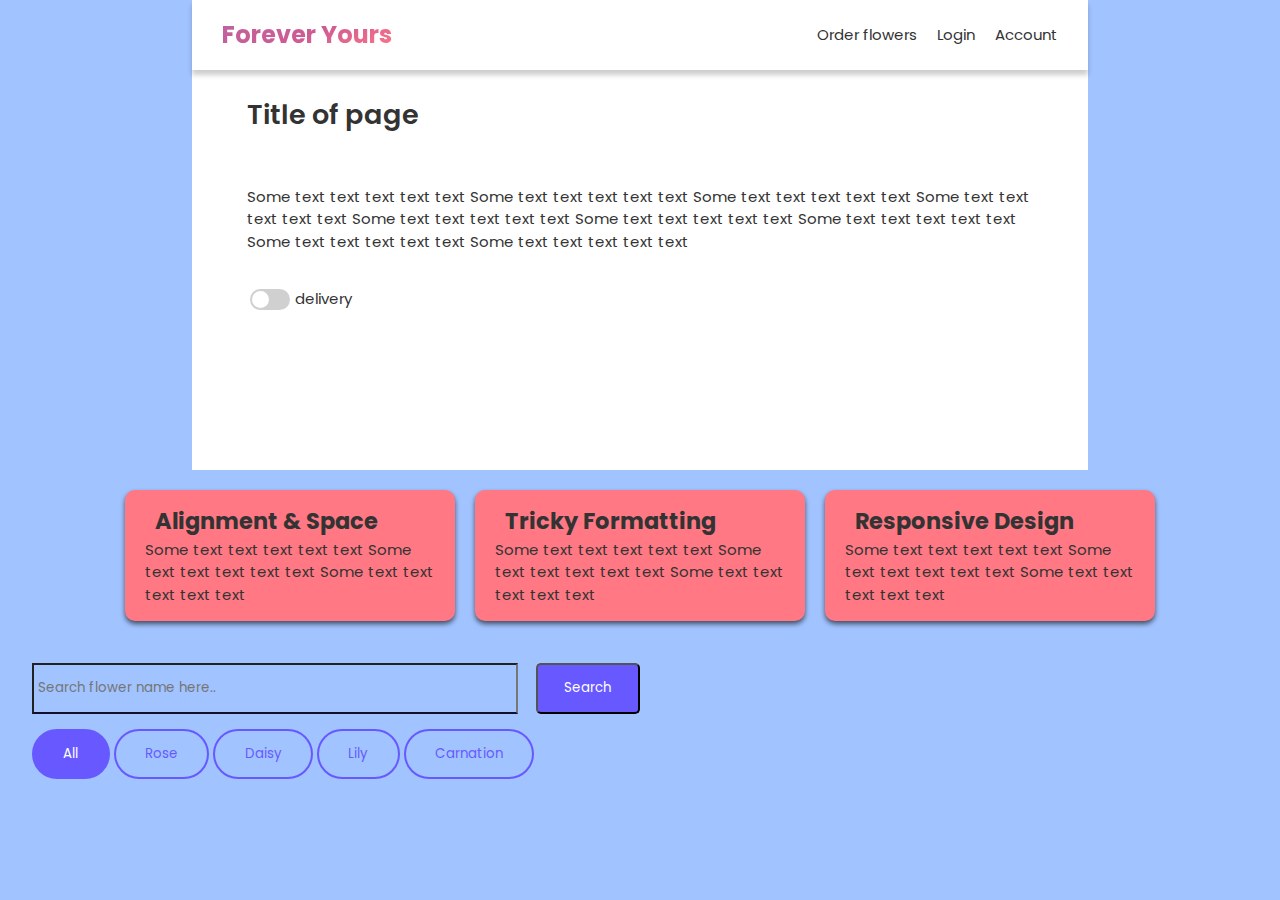
==== web/index.html @ f9e2dcd1 "Frontend WebApp" ====
<!DOCTYPE html>

<html>
<head>
    <meta charset="utf-8">
    <meta http-equiv="X-UA-Compatible" content="IE=edge">
    <meta name="viewport" content="width=device-width, initial-scale=1.0">
    <meta name="scaffolded-by" content="https://github.com/dart-lang/sdk">
    <!-- Iconscout CSS-->
    <link rel="stylesheet" href="https://unicons.iconscout.com/release/v4.0.0/css/line.css">
    <!-- Font Awesome CSS-->
    <link rel="stylesheet" href="https://use.fontawesome.com/releases/v5.15.4/css/all.css" 
    integrity="sha384-DyZ88mC6Up2uqS4h/KRgHuoeGwBcD4Ng9SiP4dIRy0EXTlnuz47vAwmeGwVChigm" crossorigin="anonymous"/>

    
    
    <!-- CSS -->
    <link rel="stylesheet" href="css/styles.css">

    <!-- Dart file -->
    <script defer src="src/main.dart.js"></script>
    <title>dart_application_1</title>
</head>

<body>
  <nav class="navbar">
    <div class="container">
      <div class="flexlogo">
        <img src="assets/flower_drawing.svg" alt="">
      <div class="logo">Forever Yours</div>
    </div>
      <ul class="nav">
        <li>
          <a href="#">Order flowers</a>
        </li>
        <li>
          <a href="login.html">Login</a>
        </li>
        <li>
          <a href="account.html">Account</a>
        </li>
      </ul>
    </div>
  </nav>
  <header class="header">
    <div class="container">
      <div>
        <h1 id="title">
          Title of page
        </h1>
          <p>
            Some text text text text text
            Some text text text text text
            Some text text text text text
            Some text text text text text
            Some text text text text text
            Some text text text text text
            Some text text text text text
            Some text text text text text
            Some text text text text text
          </p>
          <div class="toggle-container">
            <input type="checkbox" id="delivery" class="toggle">
            <label for="delivery" class="label">
              <div class="ball"></div>
            </label>
            <span>delivery</span>
          </div>

          <!----<div class="range-container">
            <input type="range" id="range" min="0" max="100">
            <label for="range">50</label>
          </div>
          ---->
      </div>
    </div>



  </header>

  <section class="boxes">
    <div class="container">
      <div class="box">
        <h2> <i class="fas fa-arrows-alt-v"></i>
        Alignment & Space</h2>
      <p>
        Some text text text text text
        Some text text text text text
        Some text text text text text
      </p>
      </div>
      <div class="box">
        <h2> <i class="fas fa-arrows-alt-v"></i>
        Tricky Formatting </h2>
      <p>
        Some text text text text text
        Some text text text text text
        Some text text text text text
      </p>
      </div>
      <div class="box">
        <h2> <i class="fas fa-arrows-alt-v"></i>
          Responsive Design</h2>
      <p>
        Some text text text text text
        Some text text text text text
        Some text text text text text
      </p>
      </div>
    </div>
  </section>

  <section>
    <div class="wrapper">
      <div id="search-container" >
        <input type ="text" 
        id="search-input"
        placeholder="Search flower name here.."
        />
        <button id="search">Search</button>
      </div>
      <div id="buttons">
        <button id="all" class="button-value active-button">All</button>
        <button id="rose" class="button-value">Rose</button>
        <button id="daisy" class="button-value">Daisy</button>
        <button id="lily" class="button-value">Lily</button>
        <button id="carnation" class="button-value">Carnation</button>
      </div>
      <div class="products">
      </div>
    </div>
  </section>

 
</body>
</html>
---- web/css/styles.css ----
/* === Google Fonts :: Roboto === */
@import url(https://fonts.googleapis.com/css?family=Roboto);
/* === Google Fonts :: Poppins === */
@import url('https://fonts.googleapis.com/css2?family=Poppins:wght@300;400;500;600;700&display=swap');
    



html, body {
  width: 100%;
  height: 100%;
  margin: 0;
  padding: 0;
  font-size: 15px;
  line-height: 1.5;
  color: #333;
  background: #a1c3ff;

}
*{
  box-sizing: border-box;
  margin: 0;
  padding: 0;
  font-family: 'Poppins', sans-serif;
}

.container {
  max-width: 1110px;
  margin: 0 auto;
  padding: 0 30px;
}


.navbar {
  background: #fff;
  height: 70px;
  box-shadow: 0px 5px 5px 0px rgba(0, 0, 0, 0.2);
  min-width: 400px;
  position: relative;
  margin-left: 15%;
  margin-right: 15%;
  z-index: 10;
}

.navbar .logo {
  font-size: x-large;
  font-weight: bold;
  /* Create the gradient. */
  background-image: linear-gradient(-25deg,#ff7884,#cf5a93,#bc64a1);
  /* Set the background size and repeat properties. */
  background-size: 100%;
  background-repeat: repeat;
  /* Use the text as a mask for the background. */
  /* This will show the gradient as a text color rather than element bg. */
  -webkit-background-clip: text;
  -webkit-text-fill-color: transparent; 
  -moz-background-clip: text;
  -moz-text-fill-color: transparent;
}

.navbar .flexlogo {
  display: flex;
  justify-content: space-between;
  align-items: center;
}

.toggle-container {
  display: flex;
  align-items: center;
  margin: 10px;
  width: 200px
}

.toggle {
  visibility: hidden;
}

.toggle:checked + .label{
  background-color: #8e44ad;
}

.label { 
  position: relative;
  background-color: #d0d0d0;
  border-radius: 50px;
  cursor: pointer;
  margin: 0 5px 0;
  width: 40px;
  height: 21px;
}

.ball {
  background: #fff;
  height: 17px;
  width: 17px;
  border-radius: 50%;
  position:absolute;
  top: 2px;
  left: 2px;
  align-items: center;
  justify-content: center;
  animation: slideOff 0.3s linear forwards;
}

.toggle:checked + .label .ball{
  animation: slideOn 0.3s linear forwards;
}

@keyframes slideOn {
  0% {
    transform: translateX(0) scale(1)
  }
  50% {
    transform: translateX(11px) scale(1.2)
  }
  100% {
    transform: translateX(20px) scale(1)
  }
}

@keyframes slideOff {
  0% {
    transform: translateX(20px) scale(1)
    
  }
  50% {
    transform: translateX(11px) scale(1.2)
  }
  100% {
    transform: translateX(0) scale(1)
  }
}

.range-container { 
  position: relative;
}

input[type='range'] {
  background: #d0d0d0;
  border-radius: 5px;
  width: 80px;
  height: 10px;
  margin: 25px 0;
  appearance: none;
}

input[type='range'] + label {
  background-color: #fff;
  position:absolute;
  top: -7px;
  left: 22px;
  width: 35px;
  padding: 2px 0;
  text-align: center;
  border-radius: 50%;
  box-shadow: 0 0 5px rgba(0,0,0,0.3);
}

/* Chrome Browser */

input[type='range']::-webkit-slider-runnable-track {
  appearance: none;
  background: #8e44ad;
  border-radius: 5px;
  width: 100%;
  height: 10px;
  cursor: pointer;
}

input[type='range']::-webkit-slider-thumb {
  appearance: none;
  height: 17px;
  width: 17px;
  background: #fff;
  border-radius: 50%;
  border: 1px solid #8e44ad;
  margin-top: -4px;
}

/* Firefox */

input[type='range']::-moz-range-track {
  background: #8e44ad;
  border-radius: 5px;
  width: 100%;
  height: 10px;
  cursor: pointer;
}

input[type='range']::-moz-range-thumb {
  appearance: none;
  height: 17px;
  width: 17px;
  background: #fff;
  border-radius: 50%;
  border: 1px solid #8e44ad;
  margin-top: -4px;
}
/* Edge */

input[type='range']::-ms-track {
  background: #8e44ad;
  border-radius: 5px;
  width: 100%;
  height: 10px;
  cursor: pointer;
}

input[type='range']::-ms-thumb {
  appearance: none;
  height: 17px;
  width: 17px;
  background: #fff;
  border-radius: 50%;
  border: 1px solid #8e44ad;
  margin-top: -4px;
}




ul {
  list-style-type: none;
}

.navbar a {
  color: #333;
  text-decoration: none;
  font-size: 15px;

}
.navbar a:hover {
  color: #ff7884;
}

.navbar .container {
  display: flex;
  justify-content: space-between;
  align-items: center;
  height: 100%;
}

.navbar img {
  max-height: 70px;
  padding: 0px;
}

.navbar ul {
  display: flex;
}

.navbar ul li {
  margin-left: 20px;
}

.header {
  background-color: #fff;
  min-height: 400px;
  min-width: 400px;
  margin-left: 15%;
  margin-right: 15%;
}

.header h1 {
  font-size: 27px;
  font-weight: 600;
  padding: 25px;
}

.header p {
  padding: 25px;
}

.header img {
  max-width: 400px;
}

.header .container {
  display: flex;
  align-items: center;
  justify-content: space-between;
}

.boxes .container { 
  display: flex;
  justify-content: space-between;
}

.box { 
  flex: 1;
  background:  #ff7884;
  border-radius: 10px;
  margin: 20px 10px;
  box-shadow: 0 3px 5px rgba(0,0,0,0.6);
  padding: 15px 20px;
}

.box i {
  margin-right: 10px;
}

@media(max-width: 768px) {
  .header .container {
    flex-direction: column;
    padding-top: 20px;
    text-align: center;
  }
  
  .boxes .container {
    display: block;
    text-align: center;
  }
}

header.login {
  min-height: 550px;
  height: 60vh;
  height: 60vh;
  display: flex;
  align-items: center;
  justify-content: center;
  min-width: 400px;
  margin-left: 15%;
  margin-right: 15%;
}

.container-login {
  position: relative;
  max-width: 430px; 
  width: 100%;
  background: #fff;
  box-shadow: 0 5px 10px rgba(0, 0, 0, 0.1);
  border-radius: 15px;
  overflow: hidden;
}

.container-login .forms{ 
  display:flex;
  align-items: center;
  height: 440px;
  width: 200%;
  transition: height 0.2s ease;
}

.container-login.active .forms{ 
  height: 558px;
}

.container-login.active .login{ 
  margin-left: -50%;
  opacity: 0;
  transition: margin-left 0.18s ease, opacity 0.15s ease;
}

.container-login .signup{ 
  opacity: 0;
  transition: opacity 0.09s ease;
}

.container-login.active .signup{ 
  opacity: 1;
  transition: opacity 0.2s ease; 
}


.container-login .form-login { 
  width: 50%;
  padding: 30px;
  background-color: #fff;
  transition: margin-left 0.18s ease;
}

.container-login .form-login .title {
  position: relative;
  font-size: 27px;
  font-weight: 600;
}

.form-login .title::before {
  content: '';
  position: absolute;
  left: 0; 
  bottom: 0;
  height: 3px;
  width: 30px;
  background-color: #ff7884;
  border-radius: 25px;
}

.form-login .input-field { 
  position: relative;
  height: 50px;
  width: 100%;
  margin-top: 30px;
}

.input-field input {
  height: 100%;
  width: 100%;
  padding: 0 35px;
  border: none;
  outline: none;
  border-bottom: 2px solid #ccc;
  border-top: 2px solid transparent;
  transition: all 0.2 ease 
}

.input-field input:is(:focus, :valid) {
  border-bottom-color: #ff7884
}

.input-field i {
  position:absolute;
  top: 50%;
  left: 0;
  transform: translateY(-50%);
  color: #999;
  font-size: 23px;
}

.input-field input:is(:focus, :valid) ~ i {
  color: #ff7884
}

.input-field i#lock {
  left: 0%;
}

.input-field i#show-hide {
  left: 100%;
}

.form-login .checkbox-text {
  display: flex;
  align-items: center;
  justify-content: space-between;
  margin-top: 20px;
}

.checkbox-text .checkbox-content{
  display:flex;
  align-items: center;
}

.checkbox-content input {
  margin: 0 8px -2px 4px;
  accent-color: #ff7884
}

.form-login .text {
  color:#333;
  font-size: 14px;
}

.form-login a.text {
  color: #ff7884;
  text-decoration: none;
}

.form-login a:hover {
  text-decoration: underline;
}

.form-login .button {
  margin-top: 35px;
}

.form-login .button input {
  background-color: purple;
  color: #fff;
  border-radius: 6px;
  border: none;
  letter-spacing: 1px;
  font-size: 17px;
  font-weight: 500;
  cursor: pointer;
  transition: all 0.3 ease;
}

.button input:hover {
  background-color: #bc64a1;
}

.form-login .login-signup {
  margin-top: 30px;
  text-align: center;
}

section.chart {
  margin-left: 15%;
  margin-right: 30%;
  padding: 0;
  height: 600px;
  display: flex;
  justify-content: center;
  align-items: center;
  background: #333;
  border-radius: 10px;
}

.chart{
  width: 600px;
  height: 300px;
  display: block;
}

.numbers {
  color: #fff;
  margin: 0;
  padding: 0;
  width: 50px;
  height: 100%;
  display: inline-block;
}
.numbers li {
  list-style: none;
  height: 150px;
  position: relative;
  bottom: 145px;
}

.numbers span {
  font-size: 12px;
  font-weight: 600;
  position: absolute;
  bottom: 0;
  right: 10px;
}

.bars {
  color: #fff;
  font-size: 12px;
  font-weight: 600;
  background: #555;
  display: inline-block;
  width: 500px;
  height: 300px;
  box-shadow: 0 0 10px 0 #555;
  border-radius: 5px;
}

.bars li {
  display: table-cell;
  width: 100px;
  height: 300px;
  position: relative;
}

.bars span {
  width: 100%;
  position:absolute;
  bottom: -30px;
  text-align: center;

}

.bars .bar {
  display:block;
  background-color: #8e44ad;
  width: 50px;
  height: 0%;
  position: absolute;
  bottom: 0;
  margin-left: 25px;
  text-align: center;
  box-shadow: 0 0 10px 0 rgba(178, 15, 228, 0.5);
  transition: 0.5s;
  transition-property: background-color, box-shadow;

}

.bars .bar:hover {
  background-color: #bc64a1;
  box-shadow: 0 0 10px 0 rgba(246, 242, 255, 0.5);
  cursor: pointer;
}

.bars .bar:before {
  color: #fff;
  content: attr(data-percentage);
  position: relative;
  bottom: 20px;

}

.wrapper {
  width: 95%;
  margin: 0 auto;
}

#search-container {
  margin: 1em 0;

}

#search-container input {
  background-color: transparent;
  width: 40%;
  border-bottom: 2px solid #110f29;
  padding: 1em 0.3em;
}

#search-container input:focus {
  border-bottom-color: #6759ff;
}

#search-container button {
  padding: 1em 2em;
  margin-left: 1em;
  background-color: #6759ff;
  color: #fff;
  border-radius: 5px;
  margin-top: .5em;
}

.button-value { 
  border: 2px solid #6759ff;
  padding: 1em 2.2em;
  border-radius: 3em;
  background-color: transparent;
  color: #6759ff;
  cursor: pointer;
}

.active-button {
  background-color: #6759ff;
  color: #fff;
}

.products { 
  display: grid;
  grid-template-columns: auto auto auto;
  grid-column-gap: 1.5em;
  padding: 2em 0; 

}

.card {
  background-color: #fff;
  max-width: 18em;
  margin-top: 1em;
  padding: 1em;
  border-radius: 5px;
  box-shadow: 1em 2em 2.5em rgba(1,2,68,0.08);
}

.image-container {
  text-align: center;

}

.image-container img {
  max-width: 100%;
  object-fit: contain;
  height: 15em;
}

.card-container {
  padding-top: 1em;
  color: #110f29;
}

.card-container h5 {
  font-weight: 500;
}

.hide {
  display: none;
}

@media screen and (max-width: 720px) {
  img{
    max-width: 100%;
    margin-top: 1em;
  }
  .card {
    max-width: 10em;
    margin-top: 1em;
  }
  .products {
    grid-template-columns: auto auto;
    grid-column-gap: 1em;
  }
}
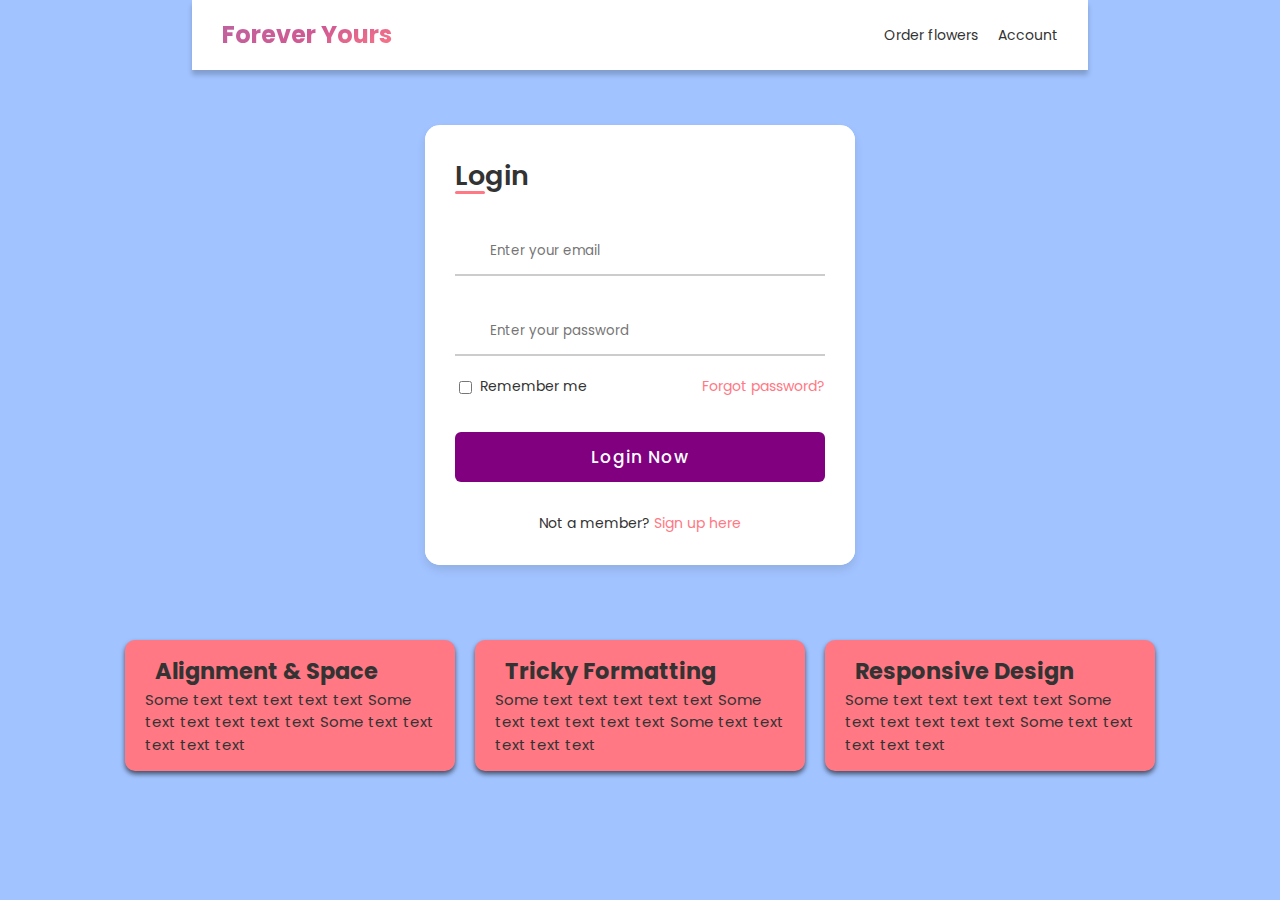
==== commit 069b6b15: "Login to Index WebApp" ====
--- a/web/index.html
+++ b/web/index.html
@@ -18,8 +18,8 @@
     <link rel="stylesheet" href="css/styles.css">
 
     <!-- Dart file -->
-    <script defer src="src/main.dart.js"></script>
-    <title>dart_application_1</title>
+    <script defer src="src/controller/login_controller.dart.js"></script>
+    <title>Login & Registration</title>
 </head>
 
 <body>
@@ -31,10 +31,7 @@
     </div>
       <ul class="nav">
         <li>
-          <a href="#">Order flowers</a>
-        </li>
-        <li>
-          <a href="login.html">Login</a>
+          <a href="order.html">Order flowers</a>
         </li>
         <li>
           <a href="account.html">Account</a>
@@ -42,43 +39,79 @@
       </ul>
     </div>
   </nav>
-  <header class="header">
-    <div class="container">
-      <div>
-        <h1 id="title">
-          Title of page
-        </h1>
-          <p>
-            Some text text text text text
-            Some text text text text text
-            Some text text text text text
-            Some text text text text text
-            Some text text text text text
-            Some text text text text text
-            Some text text text text text
-            Some text text text text text
-            Some text text text text text
-          </p>
-          <div class="toggle-container">
-            <input type="checkbox" id="delivery" class="toggle">
-            <label for="delivery" class="label">
-              <div class="ball"></div>
-            </label>
-            <span>delivery</span>
-          </div>
+  <header class="login">
+    <div class="container-login">
+      <div class="forms">
+        <!-- Login Form -->
+        <div class="form-login login">
+          <span class="title" id="title">Login</span>
+          <form action="#">
+            <div class="input-field">
+              <input type="text" class="email" placeholder="Enter your email" required>
+            <i class="uil uil-envelope"></i>
+            </div>
+            <div class="input-field">
+              <input type="password" class="password" placeholder="Enter your password" required>
+            <i class="uil uil-lock" id="lock"></i>
+            <i class="uil uil-eye-slash showHidePw" id="show-hide"></i>
+            </div>
+            <div class="checkbox-text">
+              <div class="checkbox-content">
+                <input type="checkbox" id="log-check">
+                <label for="log-check" class="text">Remember me</label>
+              </div>
+              <a href="#" class="text">Forgot password?</a>
+            </div>
+            <div class="input-field button">
+              <input type="button" id="login-button"
+              value="Login Now">
+            </div>
+            <div class="login-signup">
+              <span class="text">Not a member?
+                <a href="#" class="text signup-link">Sign up here</a>
+              </span>
+            </div>
+          
+          </form:>
+        </div>
 
-          <!----<div class="range-container">
-            <input type="range" id="range" min="0" max="100">
-            <label for="range">50</label>
-          </div>
-          ---->
+        <!-- Registration Form -->
+        <div class="form-login signup">
+          <span class="title">Register</span>
+          <form action="#">
+            <div class="input-field">
+              <input type="text" class="name" placeholder="Enter your name" required>
+            <i class="uil uil-user"></i>
+            </div>
+            <div class="input-field">
+              <input type="text" class="email" placeholder="Enter your email" required>
+            <i class="uil uil-envelope"></i>
+            </div>
+            <div class="input-field">
+              <input type="password" class="password" placeholder="Create your password" required>
+            <i class="uil uil-lock" id="lock"></i>
+            </div>
+            <div class="input-field">
+              <input type="password" class="password" placeholder="Confirm your password" required>
+            <i class="uil uil-lock" id="lock"></i>
+            <i class="uil uil-eye-slash showHidePw" id="show-hide"></i>
+            </div>
+            <div class="input-field button">
+              <input type="button" value="Register Now">
+            </div>
+            <div class="login-signup">
+              <span class="text">Already have an account?
+                <a href="#" class="text login-link">Login here</a>
+              </span>
+            </div>
+
+          </form:>
+        </div> 
+
       </div>
     </div>
-
-
-
   </header>
-
+  
   <section class="boxes">
     <div class="container">
       <div class="box">
@@ -111,27 +144,7 @@
     </div>
   </section>
 
-  <section>
-    <div class="wrapper">
-      <div id="search-container" >
-        <input type ="text" 
-        id="search-input"
-        placeholder="Search flower name here.."
-        />
-        <button id="search">Search</button>
-      </div>
-      <div id="buttons">
-        <button id="all" class="button-value active-button">All</button>
-        <button id="rose" class="button-value">Rose</button>
-        <button id="daisy" class="button-value">Daisy</button>
-        <button id="lily" class="button-value">Lily</button>
-        <button id="carnation" class="button-value">Carnation</button>
-      </div>
-      <div class="products">
-      </div>
-    </div>
-  </section>
 
- 
+  
 </body>
 </html>
--- a/web/css/styles.css
+++ b/web/css/styles.css
@@ -64,6 +64,15 @@
   align-items: center;
 }
 
+
+
+@media(max-width: 768px) {
+
+  .flexlogo img{
+    margin-bottom: 1.5em;
+  }
+}
+
 .toggle-container {
   display: flex;
   align-items: center;
@@ -226,7 +235,7 @@
 .navbar a {
   color: #333;
   text-decoration: none;
-  font-size: 15px;
+  font-size: 14px;
 
 }
 .navbar a:hover {
@@ -584,8 +593,11 @@
 }
 
 .wrapper {
-  width: 95%;
-  margin: 0 auto;
+  width: 100%;
+  min-height: 400px;
+  min-width: 400px;
+  margin-left: 15%;
+  margin-right: 15%;
 }
 
 #search-container {
@@ -595,7 +607,7 @@
 
 #search-container input {
   background-color: transparent;
-  width: 40%;
+  width: 60%;
   border-bottom: 2px solid #110f29;
   padding: 1em 0.3em;
 }
@@ -606,20 +618,22 @@
 
 #search-container button {
   padding: 1em 2em;
-  margin-left: 1em;
+  margin-left: 1.1em;
   background-color: #6759ff;
   color: #fff;
   border-radius: 5px;
   margin-top: .5em;
+  cursor: pointer;
 }
 
 .button-value { 
   border: 2px solid #6759ff;
-  padding: 1em 2.2em;
+  padding: .5em 2.0em;
   border-radius: 3em;
   background-color: transparent;
   color: #6759ff;
   cursor: pointer;
+  margin-top: 0.3em;
 }
 
 .active-button {
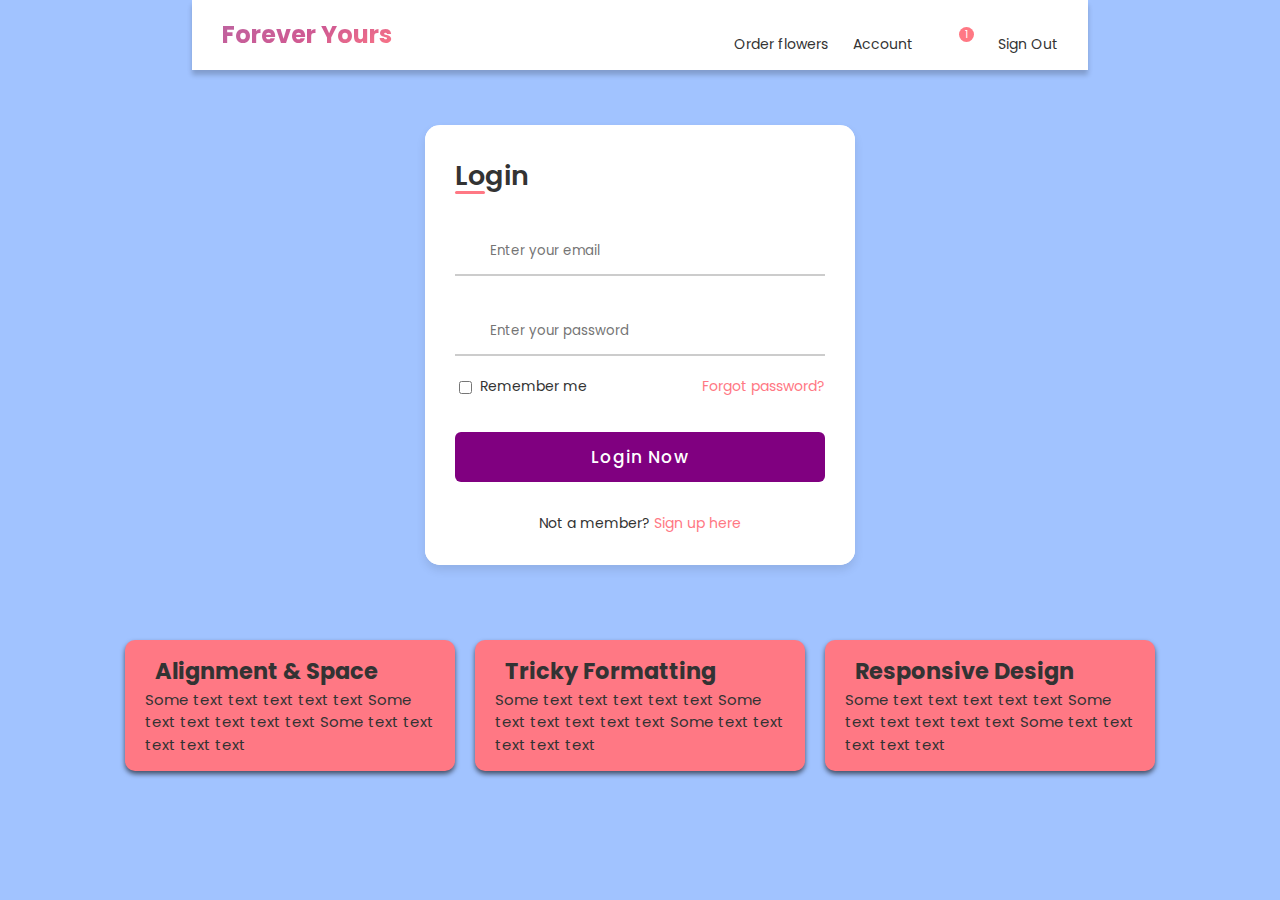
==== commit b5ed6e2c: "Fetch Items with API" ====
--- a/web/index.html
+++ b/web/index.html
@@ -35,6 +35,18 @@
         </li>
         <li>
           <a href="account.html">Account</a>
+        </li>
+        
+        <li>
+          <button type="button" class="cart-button"
+          onclick="window.location.href='cart.html';"> 
+           <i class="fa fa-shopping-basket">
+           </i>
+           <span id="cart-count" class="cart-filled">1</span>
+          </button>
+        </li>
+        <li>
+          <a href="index.html">Sign Out</a>
         </li>
       </ul>
     </div>
--- a/web/css/styles.css
+++ b/web/css/styles.css
@@ -240,6 +240,7 @@
 }
 .navbar a:hover {
   color: #ff7884;
+
 }
 
 .navbar .container {
@@ -256,11 +257,55 @@
 
 .navbar ul {
   display: flex;
+  margin-top: 30px;
 }
 
 .navbar ul li {
-  margin-left: 20px;
-}
+  margin-left: 25px;
+}
+
+.navbar i {
+  font-size: 15px;
+}
+
+
+.cart-button{
+  position: relative;
+  display: flex;
+  align-items: center;
+  justify-content: center;
+  width: 35px;
+  height: 35px;
+  border-radius: 50%;
+  background-color: #fff;
+  border: none;
+  top: -5px;
+
+}
+.cart-button:hover{
+  cursor: pointer;
+  border: 3px solid;
+  border-color: rgba(253, 114, 114, 0.171);
+}
+
+.cart-filled{
+  position: absolute;
+  top: -1px;
+  right: -1px;
+  border-radius: 50%;
+  background-color: #ff7884;
+  width: 15px;
+  height: 15px;
+  color: #fff;
+  font-size: 10px;
+
+}
+
+.cart-empty{
+ display: none;
+
+}
+
 
 .header {
   background-color: #fff;
@@ -273,7 +318,7 @@
 .header h1 {
   font-size: 27px;
   font-weight: 600;
-  padding: 25px;
+  padding: 25px 5px 5px;
 }
 
 .header p {
@@ -496,10 +541,11 @@
 }
 
 section.chart {
-  margin-left: 15%;
-  margin-right: 30%;
+  margin-left: 5%;
+  margin-right: 5%;
   padding: 0;
-  height: 600px;
+  height: 425px;
+  width: 100%;
   display: flex;
   justify-content: center;
   align-items: center;
@@ -508,7 +554,7 @@
 }
 
 .chart{
-  width: 600px;
+  width: 100%;
   height: 300px;
   display: block;
 }
@@ -542,7 +588,7 @@
   font-weight: 600;
   background: #555;
   display: inline-block;
-  width: 500px;
+  width: 75%;
   height: 300px;
   box-shadow: 0 0 10px 0 #555;
   border-radius: 5px;
@@ -576,6 +622,7 @@
   transition: 0.5s;
   transition-property: background-color, box-shadow;
 
+
 }
 
 .bars .bar:hover {
@@ -586,9 +633,9 @@
 
 .bars .bar:before {
   color: #fff;
-  content: attr(data-percentage);
   position: relative;
   bottom: 20px;
+  content: attr(data-text);
 
 }
 
@@ -601,43 +648,45 @@
 }
 
 #search-container {
-  margin: 1em 0;
+  padding: 0 .5em 1em;
+
 
 }
 
 #search-container input {
   background-color: transparent;
   width: 60%;
-  border-bottom: 2px solid #110f29;
+  border-bottom: 2px solid black;
   padding: 1em 0.3em;
 }
 
-#search-container input:focus {
-  border-bottom-color: #6759ff;
+#search-container input:hover {
+  border-bottom: 2px solid #ff7884;
 }
 
 #search-container button {
-  padding: 1em 2em;
-  margin-left: 1.1em;
-  background-color: #6759ff;
+  padding: 1.2em 1.5em;
+  margin-left: 0.1em;
+  background-color: #ff7884;
   color: #fff;
   border-radius: 5px;
   margin-top: .5em;
   cursor: pointer;
+  border: none;
 }
 
 .button-value { 
-  border: 2px solid #6759ff;
+  border: 2px solid #ff7884;
   padding: .5em 2.0em;
   border-radius: 3em;
   background-color: transparent;
-  color: #6759ff;
+  color: #ff7884;
   cursor: pointer;
   margin-top: 0.3em;
 }
 
 .active-button {
-  background-color: #6759ff;
+  background-color: #ff7884;
   color: #fff;
 }
 
@@ -678,9 +727,100 @@
   font-weight: 500;
 }
 
+.card-container button {
+  width: 30%;
+  margin-left: 33%;
+  background-color: #fff;
+  border-radius: 10px;
+  border: none;
+}
+
+.card-container button:hover {
+  background-color:  #ff7884;
+  border: none;
+  cursor:pointer;
+}
+
+
 .hide {
   display: none;
 }
+
+#in-stock {
+  color: green;
+}
+
+#out-stock {
+  color: red;
+}
+
+#limited-inventory {
+  color: orange
+}
+
+
+
+
+.flex-cart {
+  display: flex;
+  justify-content: space-between;
+  align-items: flex-start;
+}
+
+.cart-products { 
+  background-color: #fff;
+  width: 100%;
+  display: flex; 
+  flex-direction: row;
+  align-items: center;
+
+}
+
+.cart {
+  width: 80%;
+  display: flex;
+  flex-direction: column;
+
+}
+
+.cart-total {
+  width: 30%;
+  height: 100%;
+  background-color: #ccc;
+}
+
+.cart-layout {
+  width: 100%;
+  display: flex; 
+  flex-direction: column;
+}
+.box-product { 
+  flex: 1;
+  background:  #fff;
+  margin: 20px 0px;
+  padding: 15px 20px;
+}
+
+.box-product img { 
+  width: 100%;
+  height: 100%;
+}
+
+
+@media screen and (max-width: 720px) {
+  .cart-table {
+    flex-direction: column;
+    padding-top: 20px;
+    text-align: center;
+  }
+
+  .cart-products {
+    flex-direction: column;
+    padding-top: 20px;
+    text-align: center;
+  }
+}
+
 
 @media screen and (max-width: 720px) {
   img{
@@ -695,4 +835,42 @@
     grid-template-columns: auto auto;
     grid-column-gap: 1em;
   }
+}
+
+.semi-donut {
+  width: 300px;
+  height: 150px;
+  position: relative;
+  color: black;
+  display: flex;
+  align-items: flex-end;
+  justify-content: center;
+  box-sizing: border-box;
+  overflow: hidden;
+  border-radius: 5px;
+  --percentage: 0;
+  --fill: #00f;
+
+
+}
+
+.semi-donut::after {
+ content: '';
+ position: absolute;
+ box-sizing: border-box;
+ width: 300px;
+ height: 300px;
+ left: 0;
+ top: 0;
+ border: 50px solid;
+ border-color:#444 #444 var(--fill) var(--fill);
+ border-radius: 50%;
+ transform: rotate(calc(1deg * (-45 + var(--percentage) * 1.8 )));
+ animation : fillAnimation 2.5s ease-in;
+
+}
+
+@keyframes fillAnimation{
+  0%{ transform: rotate(-45deg)}
+  50%{ transform: rotate(95eg)}
 }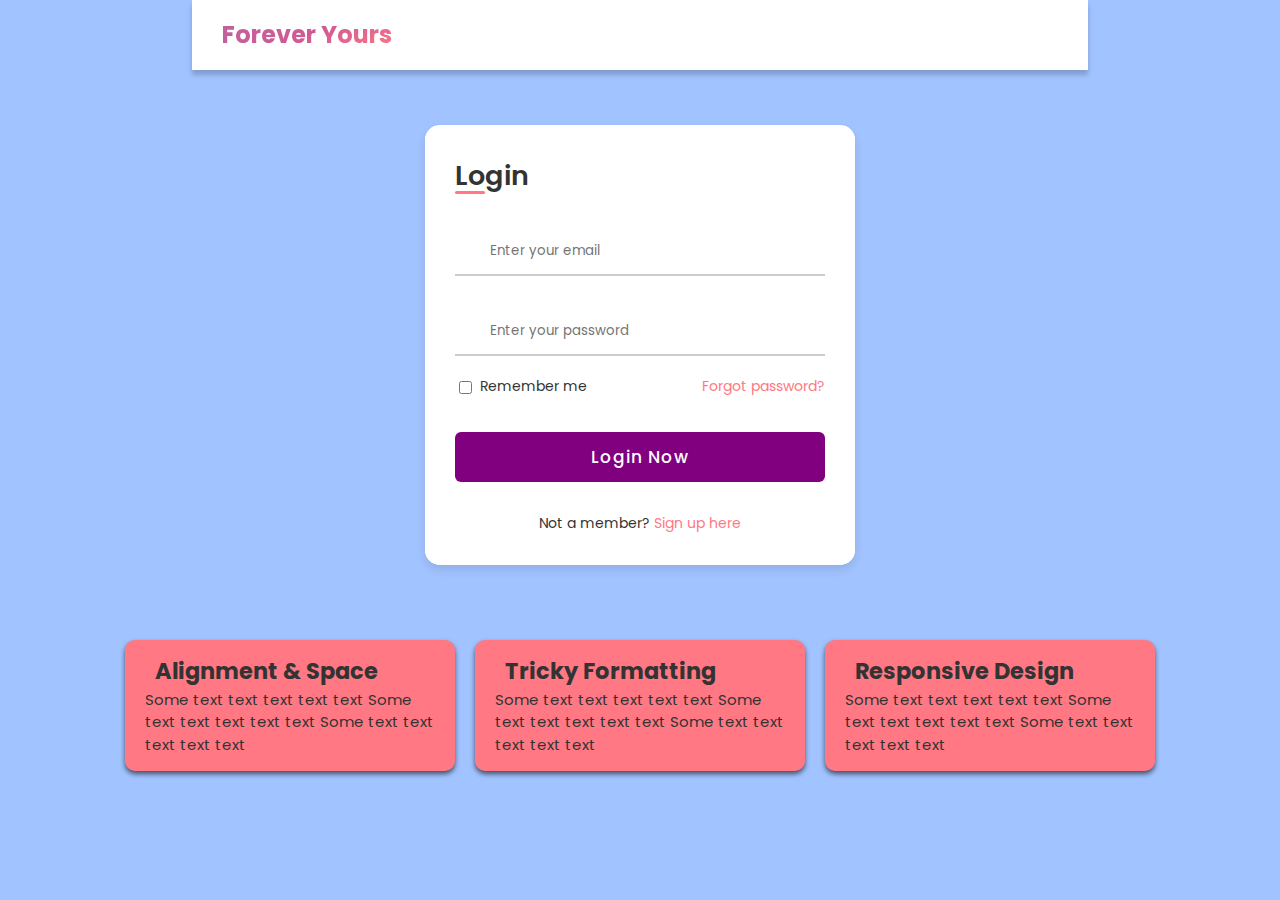
==== commit 0caa0b9f: "Deployed to AWS" ====
--- a/web/index.html
+++ b/web/index.html
@@ -30,24 +30,6 @@
       <div class="logo">Forever Yours</div>
     </div>
       <ul class="nav">
-        <li>
-          <a href="order.html">Order flowers</a>
-        </li>
-        <li>
-          <a href="account.html">Account</a>
-        </li>
-        
-        <li>
-          <button type="button" class="cart-button"
-          onclick="window.location.href='cart.html';"> 
-           <i class="fa fa-shopping-basket">
-           </i>
-           <span id="cart-count" class="cart-filled">1</span>
-          </button>
-        </li>
-        <li>
-          <a href="index.html">Sign Out</a>
-        </li>
       </ul>
     </div>
   </nav>
--- a/web/css/styles.css
+++ b/web/css/styles.css
@@ -73,73 +73,6 @@
   }
 }
 
-.toggle-container {
-  display: flex;
-  align-items: center;
-  margin: 10px;
-  width: 200px
-}
-
-.toggle {
-  visibility: hidden;
-}
-
-.toggle:checked + .label{
-  background-color: #8e44ad;
-}
-
-.label { 
-  position: relative;
-  background-color: #d0d0d0;
-  border-radius: 50px;
-  cursor: pointer;
-  margin: 0 5px 0;
-  width: 40px;
-  height: 21px;
-}
-
-.ball {
-  background: #fff;
-  height: 17px;
-  width: 17px;
-  border-radius: 50%;
-  position:absolute;
-  top: 2px;
-  left: 2px;
-  align-items: center;
-  justify-content: center;
-  animation: slideOff 0.3s linear forwards;
-}
-
-.toggle:checked + .label .ball{
-  animation: slideOn 0.3s linear forwards;
-}
-
-@keyframes slideOn {
-  0% {
-    transform: translateX(0) scale(1)
-  }
-  50% {
-    transform: translateX(11px) scale(1.2)
-  }
-  100% {
-    transform: translateX(20px) scale(1)
-  }
-}
-
-@keyframes slideOff {
-  0% {
-    transform: translateX(20px) scale(1)
-    
-  }
-  50% {
-    transform: translateX(11px) scale(1.2)
-  }
-  100% {
-    transform: translateX(0) scale(1)
-  }
-}
-
 .range-container { 
   position: relative;
 }
@@ -333,6 +266,8 @@
   display: flex;
   align-items: center;
   justify-content: space-between;
+  margin-left: 2%;
+
 }
 
 .boxes .container { 
@@ -741,9 +676,10 @@
   cursor:pointer;
 }
 
-
-.hide {
-  display: none;
+.card-container button:active {
+  background-color:  #ffb9bf;
+  border: none;
+  cursor:pointer;
 }
 
 #in-stock {
@@ -784,9 +720,15 @@
 }
 
 .cart-total {
+  padding: 30px;
   width: 30%;
   height: 100%;
-  background-color: #ccc;
+  min-width: 175px;
+  background-color: rgb(255, 227, 255);
+  font-size: medium;
+  margin-left: 5%;
+  font-weight: normal;
+  border-radius: 5px;
 }
 
 .cart-layout {
@@ -797,23 +739,70 @@
 .box-product { 
   flex: 1;
   background:  #fff;
-  margin: 20px 0px;
+  margin: 20px 10px;
   padding: 15px 20px;
+  text-align: center;
+  max-width: 175px;
 }
 
 .box-product img { 
-  width: 100%;
-  height: 100%;
-}
-
-
-@media screen and (max-width: 720px) {
-  .cart-table {
-    flex-direction: column;
-    padding-top: 20px;
-    text-align: center;
-  }
-
+  width: 75%;
+  height: 75%;
+  min-width: 70px;
+  min-height: 100px;
+}
+
+.remove-product:hover {
+  cursor: pointer;
+}
+
+.cart-total div {
+ 
+  display: flex; 
+  flex-direction: row;
+  justify-content: space-between;
+  margin-left: 5%;
+  font-weight: normal;
+
+}
+
+.cart-total div h5{
+  font-weight: normal;
+
+}
+
+.cart-total .total h4{
+  font-weight:600;
+}
+
+.cart-total .tax {
+  border-bottom: 1px solid black ;
+}
+
+.cart-total .checkout{
+  margin-top: 1em;
+  width: 100%;
+  height: 50px;
+}
+.cart-total .checkout button{
+  width: 100%;
+  cursor: pointer;
+  border: none;
+  box-shadow: 2px 2px 2px 0px rgba(178, 15, 228, 0.5);
+ 
+}
+
+.cart-total .checkout button:hover{
+  background-color: #8e44ad;
+  color: #fff;
+}
+
+.cart-total .checkout button:active{
+  background-color: #b97dd3;
+}
+
+
+@media screen and (max-width: 1015px) {
   .cart-products {
     flex-direction: column;
     padding-top: 20px;
@@ -873,4 +862,77 @@
 @keyframes fillAnimation{
   0%{ transform: rotate(-45deg)}
   50%{ transform: rotate(95eg)}
+}
+
+.toggle-container {
+  display: flex;
+  align-items: center;
+  margin: 10px;
+  width: 100%;
+}
+
+.toggle {
+  visibility: hidden;
+}
+
+.toggle:checked + .label{
+  background-color: #8e44ad;
+}
+
+.label { 
+  position: relative;
+  background-color: #d0d0d0;
+  border-radius: 50px;
+  cursor: pointer;
+  margin: 0 5px 0;
+  width: 40px;
+  min-width: 40px;
+  height: 21px;
+}
+
+.ball {
+  background: #fff;
+  height: 17px;
+  width: 17px;
+  border-radius: 50%;
+  position:absolute;
+  top: 2px;
+  left: 2px;
+  align-items: center;
+  justify-content: center;
+  animation: slideOff 0.3s linear forwards;
+}
+
+.toggle:checked + .label .ball{
+  animation: slideOn 0.3s linear forwards;
+}
+
+@keyframes slideOn {
+  0% {
+    transform: translateX(0) scale(1)
+  }
+  50% {
+    transform: translateX(11px) scale(1.2)
+  }
+  100% {
+    transform: translateX(17px) scale(1)
+  }
+}
+
+@keyframes slideOff {
+  0% {
+    transform: translateX(17px) scale(1)
+    
+  }
+  50% {
+    transform: translateX(11px) scale(1.2)
+  }
+  100% {
+    transform: translateX(-2px) scale(1)
+  }
+}
+
+
+.hide {
+  display: none;
 }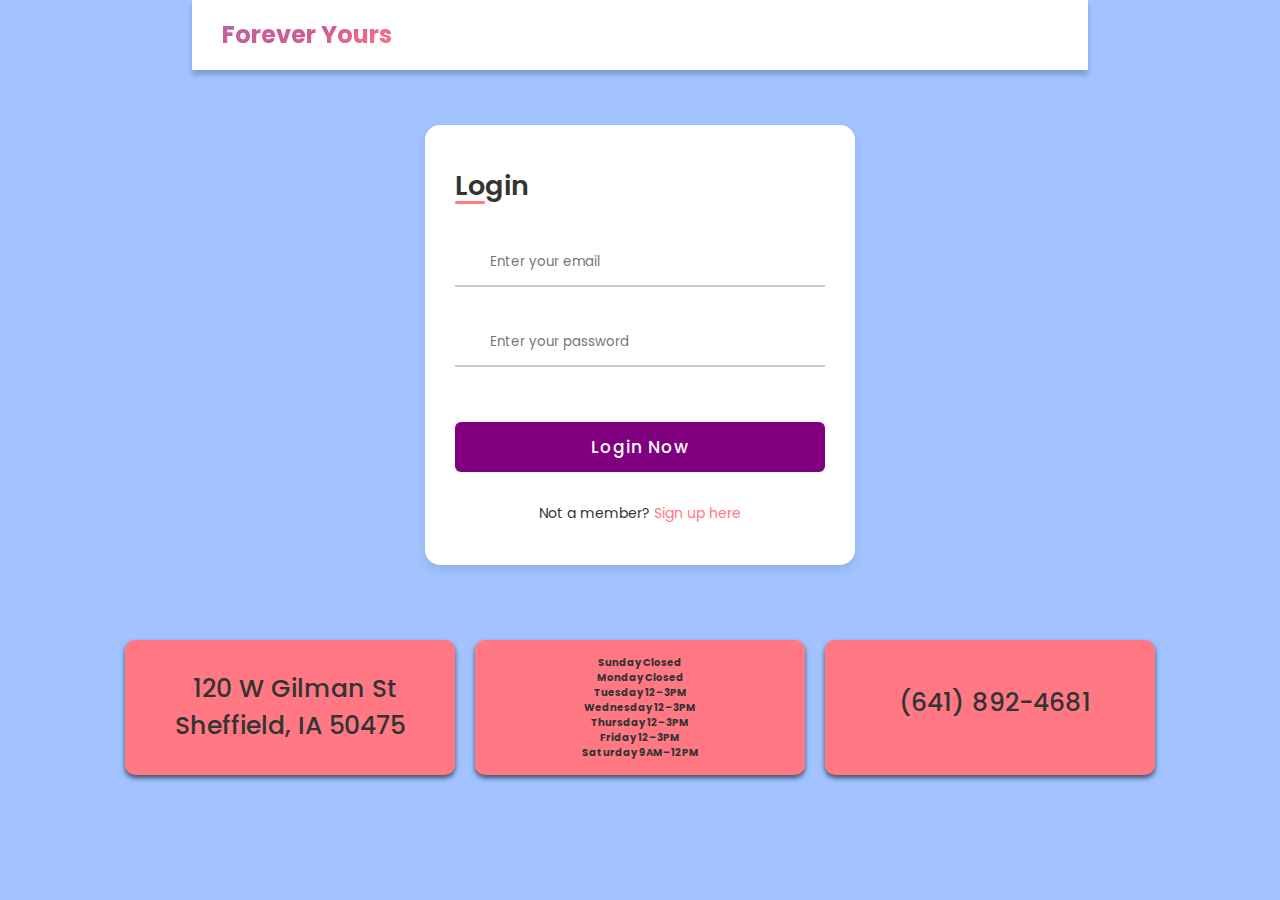
==== commit 62a81815: "Deployable version" ====
--- a/web/index.html
+++ b/web/index.html
@@ -51,10 +51,15 @@
             </div>
             <div class="checkbox-text">
               <div class="checkbox-content">
+              <!--
                 <input type="checkbox" id="log-check">
                 <label for="log-check" class="text">Remember me</label>
+              -->
               </div>
+              <!--
               <a href="#" class="text">Forgot password?</a>
+              -->
+            
             </div>
             <div class="input-field button">
               <input type="button" id="login-button"
@@ -74,24 +79,25 @@
           <span class="title">Register</span>
           <form action="#">
             <div class="input-field">
-              <input type="text" class="name" placeholder="Enter your name" required>
+              <input type="text" class="register-name" placeholder="Enter your name" required>
             <i class="uil uil-user"></i>
             </div>
             <div class="input-field">
-              <input type="text" class="email" placeholder="Enter your email" required>
+              <input type="text" class="register-email" placeholder="Enter your email" required>
             <i class="uil uil-envelope"></i>
             </div>
             <div class="input-field">
-              <input type="password" class="password" placeholder="Create your password" required>
+              <input type="password" class="password-create password" placeholder="Create your password" required>
             <i class="uil uil-lock" id="lock"></i>
             </div>
             <div class="input-field">
-              <input type="password" class="password" placeholder="Confirm your password" required>
+              <input type="password" class="password-confirm password" placeholder="Confirm your password" required>
             <i class="uil uil-lock" id="lock"></i>
             <i class="uil uil-eye-slash showHidePw" id="show-hide"></i>
             </div>
+            <div class="register-textbox"></div>
             <div class="input-field button">
-              <input type="button" value="Register Now">
+              <input type="button" value="Register Now" id="register-button">
             </div>
             <div class="login-signup">
               <span class="text">Already have an account?
@@ -106,34 +112,30 @@
     </div>
   </header>
   
-  <section class="boxes">
+  <section class="boxes footer">
     <div class="container">
-      <div class="box">
-        <h2> <i class="fas fa-arrows-alt-v"></i>
-        Alignment & Space</h2>
-      <p>
-        Some text text text text text
-        Some text text text text text
-        Some text text text text text
-      </p>
+      <div class="box address">
+        <p><i class="uil uil-location-point"></i>   
+        120 W Gilman St<br>Sheffield, IA 50475
+        </p>
       </div>
       <div class="box">
-        <h2> <i class="fas fa-arrows-alt-v"></i>
-        Tricky Formatting </h2>
-      <p>
-        Some text text text text text
-        Some text text text text text
-        Some text text text text text
-      </p>
+        
+      <h6>
+Sunday	Closed<br>
+Monday	Closed<br>
+Tuesday	12–3PM<br>
+Wednesday	12–3PM<br>
+Thursday	12–3PM<br>
+Friday	12–3PM<br>
+Saturday	9AM–12PM
+      </h6>
       </div>
       <div class="box">
-        <h2> <i class="fas fa-arrows-alt-v"></i>
-          Responsive Design</h2>
-      <p>
-        Some text text text text text
-        Some text text text text text
-        Some text text text text text
-      </p>
+        <p>
+          <i class="uil uil-phone"></i>
+       (641) 892-4681
+        </p>
       </div>
     </div>
   </section>
--- a/web/css/styles.css
+++ b/web/css/styles.css
@@ -64,103 +64,6 @@
   align-items: center;
 }
 
-
-
-@media(max-width: 768px) {
-
-  .flexlogo img{
-    margin-bottom: 1.5em;
-  }
-}
-
-.range-container { 
-  position: relative;
-}
-
-input[type='range'] {
-  background: #d0d0d0;
-  border-radius: 5px;
-  width: 80px;
-  height: 10px;
-  margin: 25px 0;
-  appearance: none;
-}
-
-input[type='range'] + label {
-  background-color: #fff;
-  position:absolute;
-  top: -7px;
-  left: 22px;
-  width: 35px;
-  padding: 2px 0;
-  text-align: center;
-  border-radius: 50%;
-  box-shadow: 0 0 5px rgba(0,0,0,0.3);
-}
-
-/* Chrome Browser */
-
-input[type='range']::-webkit-slider-runnable-track {
-  appearance: none;
-  background: #8e44ad;
-  border-radius: 5px;
-  width: 100%;
-  height: 10px;
-  cursor: pointer;
-}
-
-input[type='range']::-webkit-slider-thumb {
-  appearance: none;
-  height: 17px;
-  width: 17px;
-  background: #fff;
-  border-radius: 50%;
-  border: 1px solid #8e44ad;
-  margin-top: -4px;
-}
-
-/* Firefox */
-
-input[type='range']::-moz-range-track {
-  background: #8e44ad;
-  border-radius: 5px;
-  width: 100%;
-  height: 10px;
-  cursor: pointer;
-}
-
-input[type='range']::-moz-range-thumb {
-  appearance: none;
-  height: 17px;
-  width: 17px;
-  background: #fff;
-  border-radius: 50%;
-  border: 1px solid #8e44ad;
-  margin-top: -4px;
-}
-/* Edge */
-
-input[type='range']::-ms-track {
-  background: #8e44ad;
-  border-radius: 5px;
-  width: 100%;
-  height: 10px;
-  cursor: pointer;
-}
-
-input[type='range']::-ms-thumb {
-  appearance: none;
-  height: 17px;
-  width: 17px;
-  background: #fff;
-  border-radius: 50%;
-  border: 1px solid #8e44ad;
-  margin-top: -4px;
-}
-
-
-
-
 ul {
   list-style-type: none;
 }
@@ -266,7 +169,7 @@
   display: flex;
   align-items: center;
   justify-content: space-between;
-  margin-left: 2%;
+  margin-left: 1%;
 
 }
 
@@ -294,6 +197,10 @@
     padding-top: 20px;
     text-align: center;
   }
+  .container {
+    display: block;
+    text-align: center;
+  }
   
   .boxes .container {
     display: block;
@@ -309,8 +216,8 @@
   align-items: center;
   justify-content: center;
   min-width: 400px;
-  margin-left: 15%;
-  margin-right: 15%;
+  margin-left: 1%;
+  margin-right: 1%;
 }
 
 .container-login {
@@ -425,6 +332,7 @@
   justify-content: space-between;
   margin-top: 20px;
 }
+
 
 .checkbox-text .checkbox-content{
   display:flex;
@@ -649,8 +557,7 @@
 
 .image-container img {
   max-width: 100%;
-  object-fit: contain;
-  height: 15em;
+  display: block;
 }
 
 .card-container {
@@ -663,10 +570,14 @@
 }
 
 .card-container button {
-  width: 30%;
-  margin-left: 33%;
-  background-color: #fff;
+  min-width: 52px;
+  min-height: 40px;
+  max-width: 60px;
+  background-color: #ff7884;
   border-radius: 10px;
+  margin-left: 10%;
+  margin-bottom: 3%;
+  vertical-align: bottom;
   border: none;
 }
 
@@ -785,6 +696,7 @@
   height: 50px;
 }
 .cart-total .checkout button{
+  background-color: #8e44ad;
   width: 100%;
   cursor: pointer;
   border: none;
@@ -864,74 +776,74 @@
   50%{ transform: rotate(95eg)}
 }
 
-.toggle-container {
-  display: flex;
-  align-items: center;
-  margin: 10px;
-  width: 100%;
-}
-
-.toggle {
-  visibility: hidden;
-}
-
-.toggle:checked + .label{
-  background-color: #8e44ad;
-}
-
-.label { 
-  position: relative;
-  background-color: #d0d0d0;
-  border-radius: 50px;
+
+@media(max-width: 795px) {
+  .navbar {
+    margin-left: 0%;
+    margin-right: 0%;
+  }
+    .header {
+   margin-left: 0%;
+   margin-right: 0%;
+
+  }
+
+  .navbar img {
+    max-height: 50px;
+    padding: 0px;
+  }
+}
+
+.footer {
+  font-weight: 500;
+  text-align: center;
+}
+
+.footer p{
+  font-size: 25px;
+  margin-top: 10%;
+}
+.address p{
+  margin-top: 5%;
+}
+
+button#demo {
+  font-size: large;
+  font-weight: 600;
+  background-color: #ff7884;
+  color: #444;
+  border-radius: 5px;
+  margin-left: 7%;
+  padding: 12px;
   cursor: pointer;
-  margin: 0 5px 0;
-  width: 40px;
-  min-width: 40px;
-  height: 21px;
-}
-
-.ball {
-  background: #fff;
-  height: 17px;
-  width: 17px;
-  border-radius: 50%;
-  position:absolute;
-  top: 2px;
-  left: 2px;
+  border: none;
+}
+
+img#congrats {
+  height: 25%;
+  width: 25%;
+  padding: 10px;
+}
+
+@media(max-width: 795px) {
+  img#congrats {
+    height: 75%;
+    width: 75%;
+    padding: 10px;
+  }
+  h1#yourordercomplete {
+    font-size: x-large;
+    font-weight: 600;
+  }
+}
+
+.confirmation {
+  text-align: center;
+  display: flex;
   align-items: center;
   justify-content: center;
-  animation: slideOff 0.3s linear forwards;
-}
-
-.toggle:checked + .label .ball{
-  animation: slideOn 0.3s linear forwards;
-}
-
-@keyframes slideOn {
-  0% {
-    transform: translateX(0) scale(1)
-  }
-  50% {
-    transform: translateX(11px) scale(1.2)
-  }
-  100% {
-    transform: translateX(17px) scale(1)
-  }
-}
-
-@keyframes slideOff {
-  0% {
-    transform: translateX(17px) scale(1)
-    
-  }
-  50% {
-    transform: translateX(11px) scale(1.2)
-  }
-  100% {
-    transform: translateX(-2px) scale(1)
-  }
-}
-
+  margin-bottom: 50px;
+}
 
 .hide {
   display: none;
